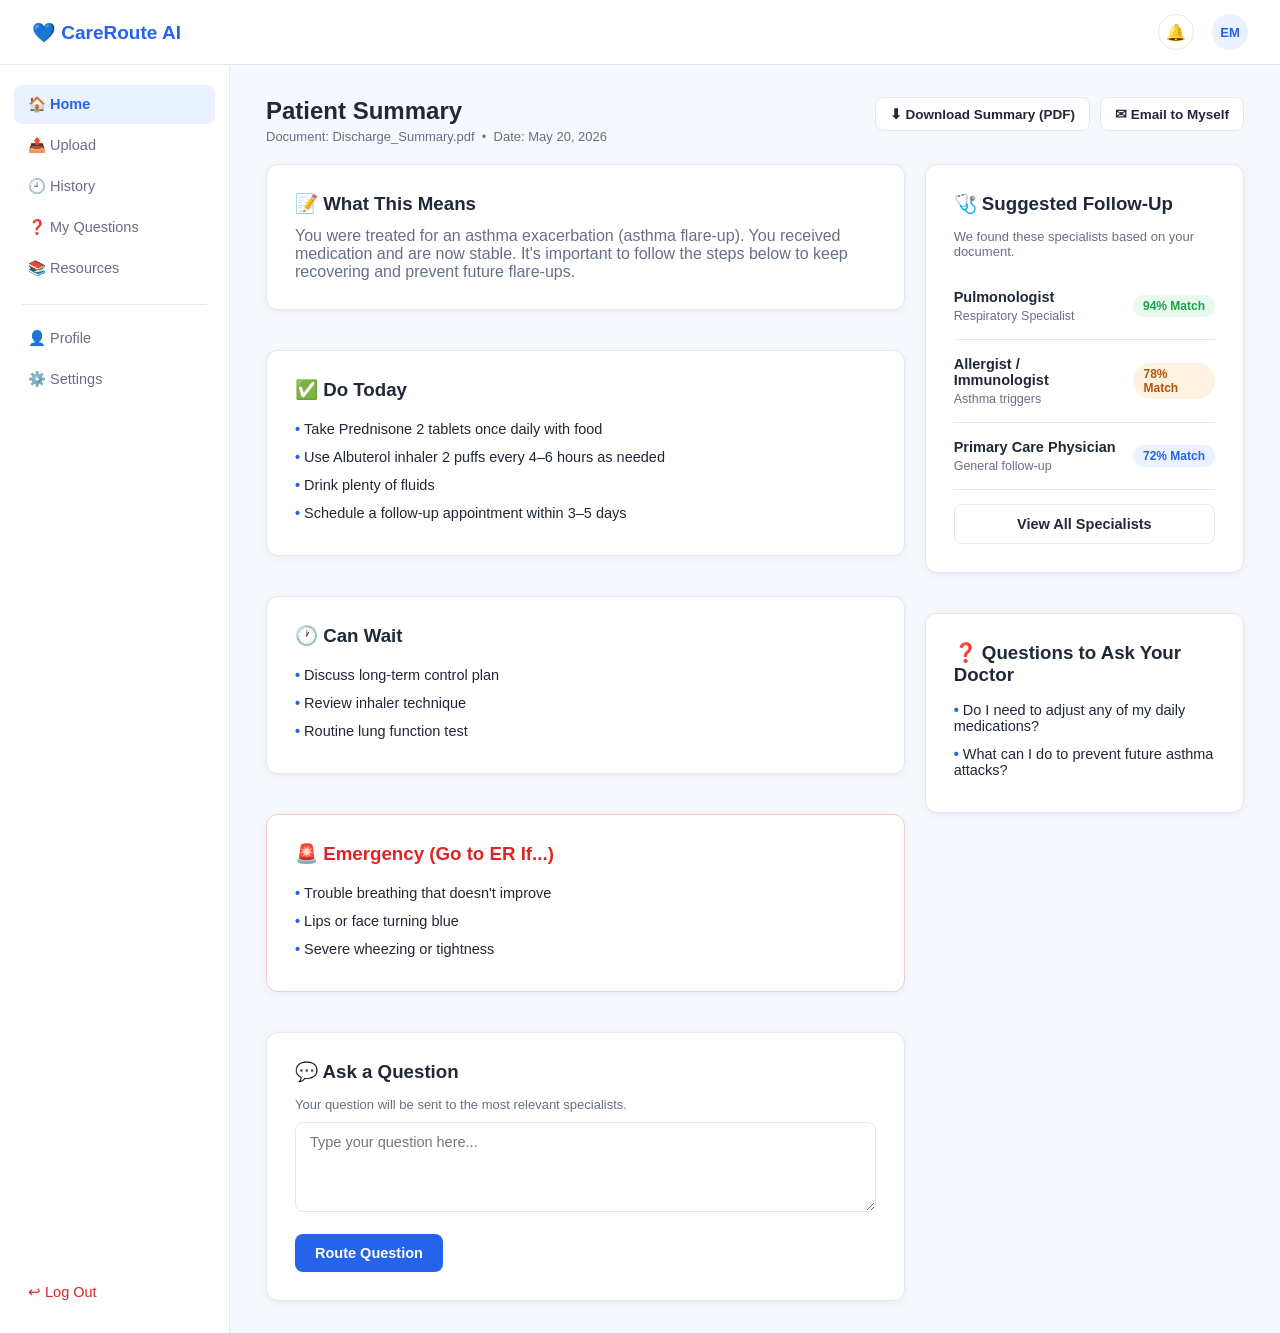
==== Frontend/dashboard.html @ b42fa7fe "Upload frontend & stuff" ====
<!DOCTYPE html>
<html lang="en">
<head>
<meta charset="UTF-8">
<meta name="viewport" content="width=device-width, initial-scale=1.0">
<title>Your Summary — CareRoute AI</title>
<link rel="stylesheet" href="styles.css">
</head>
<body>

<header class="topbar">
  <a href="dashboard.html" class="logo">💙 CareRoute AI</a>
  <div class="topbar-right">
    <div class="icon-btn">🔔</div>
    <div class="avatar">EM</div>
  </div>
</header>

<div class="app-shell">

  <aside class="sidebar">
    <a href="dashboard.html" class="active">🏠 Home</a>
    <a href="upload.html">📤 Upload</a>
    <a href="history.html">🕘 History</a>
    <a href="my-questions.html">❓ My Questions</a>
    <a href="resources.html">📚 Resources</a>
    <div class="sidebar-divider"></div>
    <a href="profile.html">👤 Profile</a>
    <a href="settings.html">⚙️ Settings</a>
    <a href="index.html" class="logout">↩ Log Out</a>
  </aside>

  <main class="main-content">

    <div style="display:flex; justify-content:space-between; align-items:flex-start; margin-bottom:20px;">
      <div>
        <h1 class="page-title">Patient Summary</h1>
        <p class="muted small">Document: Discharge_Summary.pdf &nbsp;•&nbsp; Date: May 20, 2026</p>
      </div>
      <div style="display:flex; gap:10px;">
        <button class="btn btn-secondary btn-sm">⬇ Download Summary (PDF)</button>
        <button class="btn btn-secondary btn-sm">✉ Email to Myself</button>
      </div>
    </div>

    <div class="grid-2">

      <!-- Left column -->
      <div class="stack">

        <div class="card">
          <h3 style="margin-bottom:12px;">📝 What This Means</h3>
          <p class="muted">
            You were treated for an asthma exacerbation (asthma flare-up). You received
            medication and are now stable. It's important to follow the steps below to
            keep recovering and prevent future flare-ups.
          </p>
        </div>

        <div class="card">
          <h3 style="margin-bottom:14px;">✅ Do Today</h3>
          <ul class="plain">
            <li>Take Prednisone 2 tablets once daily with food</li>
            <li>Use Albuterol inhaler 2 puffs every 4–6 hours as needed</li>
            <li>Drink plenty of fluids</li>
            <li>Schedule a follow-up appointment within 3–5 days</li>
          </ul>
        </div>

        <div class="card">
          <h3 style="margin-bottom:14px;">🕐 Can Wait</h3>
          <ul class="plain">
            <li>Discuss long-term control plan</li>
            <li>Review inhaler technique</li>
            <li>Routine lung function test</li>
          </ul>
        </div>

        <div class="card" style="border-color:#f3c9c9;">
          <h3 style="margin-bottom:14px; color:var(--red);">🚨 Emergency (Go to ER If...)</h3>
          <ul class="plain">
            <li>Trouble breathing that doesn't improve</li>
            <li>Lips or face turning blue</li>
            <li>Severe wheezing or tightness</li>
          </ul>
        </div>

        <div class="card">
          <h3 style="margin-bottom:14px;">💬 Ask a Question</h3>
          <p class="muted small" style="margin-bottom:10px;">Your question will be sent to the most relevant specialists.</p>
          <!-- Wire this to a future "ask a question" / route-question endpoint -->
          <form action="my-questions.html" method="GET">
            <div class="form-group">
              <textarea name="question" placeholder="Type your question here..." required></textarea>
            </div>
            <button type="submit" class="btn btn-primary">Route Question</button>
          </form>
        </div>

      </div>

      <!-- Right column -->
      <div class="stack">

        <div class="card">
          <h3 style="margin-bottom:14px;">🩺 Suggested Follow-Up</h3>
          <p class="muted small" style="margin-bottom:14px;">We found these specialists based on your document.</p>

          <div class="list-row">
            <div>
              <div class="title">Pulmonologist</div>
              <div class="meta">Respiratory Specialist</div>
            </div>
            <span class="badge badge-success">94% Match</span>
          </div>
          <div class="list-row">
            <div>
              <div class="title">Allergist / Immunologist</div>
              <div class="meta">Asthma triggers</div>
            </div>
            <span class="badge badge-medium">78% Match</span>
          </div>
          <div class="list-row">
            <div>
              <div class="title">Primary Care Physician</div>
              <div class="meta">General follow-up</div>
            </div>
            <span class="badge badge-low">72% Match</span>
          </div>

          <button class="btn btn-secondary btn-block" style="margin-top:14px;">View All Specialists</button>
        </div>

        <div class="card">
          <h3 style="margin-bottom:10px;">❓ Questions to Ask Your Doctor</h3>
          <ul class="plain">
            <li>Do I need to adjust any of my daily medications?</li>
            <li>What can I do to prevent future asthma attacks?</li>
          </ul>
        </div>

      </div>
    </div>

  </main>
</div>

</body>
</html>
---- Frontend/styles.css ----
/* ============================================
   CareRoute AI — Shared Stylesheet
   Used by every page. Keep this file linked
   the same way on every page: <link rel="stylesheet" href="styles.css">
   ============================================ */

:root{
  --blue:#2563eb;
  --blue-dark:#1d4ed8;
  --blue-light:#eaf1ff;
  --bg:#f5f8fc;
  --white:#ffffff;
  --border:#e3e8f0;
  --text:#1f2937;
  --text-muted:#667085;
  --green:#16a34a;
  --green-light:#e9f9ee;
  --amber:#b45309;
  --amber-light:#fef3e0;
  --red:#dc2626;
  --red-light:#fdecec;
  --radius:12px;
  --radius-sm:8px;
  --shadow:0 2px 10px rgba(16,24,40,0.05);
  --shadow-md:0 4px 15px rgba(16,24,40,0.08);
}

*{
  margin:0;
  padding:0;
  box-sizing:border-box;
  font-family:'Segoe UI', Arial, sans-serif;
}

body{
  background:var(--bg);
  color:var(--text);
}

a{ color:inherit; }

/* ---------- Top header (used on every page) ---------- */

.topbar{
  display:flex;
  justify-content:space-between;
  align-items:center;
  padding:14px 32px;
  background:var(--white);
  border-bottom:1px solid var(--border);
  position:sticky;
  top:0;
  z-index:20;
}

.topbar .logo{
  display:flex;
  align-items:center;
  gap:8px;
  font-size:19px;
  font-weight:700;
  color:var(--blue);
  text-decoration:none;
}

.topbar .logo svg{ flex-shrink:0; }

.topbar-steps{
  display:flex;
  align-items:center;
  gap:8px;
  font-size:13px;
  color:var(--text-muted);
}

.topbar-steps .step{
  display:flex;
  align-items:center;
  gap:6px;
}

.topbar-steps .step.active{ color:var(--blue); font-weight:600; }
.topbar-steps .step.done{ color:var(--green); font-weight:600; }
.topbar-steps .sep{ color:var(--border); }

.topbar-right{
  display:flex;
  align-items:center;
  gap:18px;
}

.icon-btn{
  width:36px;
  height:36px;
  border-radius:50%;
  border:1px solid var(--border);
  background:var(--white);
  display:flex;
  align-items:center;
  justify-content:center;
  cursor:pointer;
  color:var(--text-muted);
}

.avatar{
  width:36px;
  height:36px;
  border-radius:50%;
  background:var(--blue-light);
  color:var(--blue);
  display:flex;
  align-items:center;
  justify-content:center;
  font-weight:700;
  font-size:13px;
}

/* public nav (logged-out landing page) */
nav.public-nav{
  display:flex;
  gap:25px;
  align-items:center;
}
nav.public-nav a{
  text-decoration:none;
  color:var(--text);
  font-size:15px;
}
nav.public-nav a:hover{ color:var(--blue); }

/* ---------- App shell: sidebar + content ---------- */

.app-shell{
  display:flex;
  min-height:calc(100vh - 65px);
}

.sidebar{
  width:230px;
  background:var(--white);
  border-right:1px solid var(--border);
  padding:20px 14px;
  display:flex;
  flex-direction:column;
  flex-shrink:0;
}

.sidebar a{
  display:flex;
  align-items:center;
  gap:12px;
  padding:11px 14px;
  border-radius:var(--radius-sm);
  color:var(--text-muted);
  text-decoration:none;
  font-size:14.5px;
  margin-bottom:2px;
}

.sidebar a:hover{ background:var(--bg); color:var(--text); }

.sidebar a.active{
  background:var(--blue-light);
  color:var(--blue);
  font-weight:600;
}

.sidebar a.badge-link{ justify-content:space-between; }

.sidebar .count{
  background:var(--blue);
  color:var(--white);
  font-size:11px;
  font-weight:700;
  border-radius:10px;
  padding:2px 7px;
}

.sidebar .sidebar-divider{
  height:1px;
  background:var(--border);
  margin:14px 8px;
}

.sidebar .logout{
  margin-top:auto;
  color:var(--red);
}

.main-content{
  flex:1;
  padding:32px 36px;
  max-width:1180px;
}

/* ---------- Buttons ---------- */

.btn{
  display:inline-flex;
  align-items:center;
  justify-content:center;
  gap:8px;
  border:none;
  border-radius:var(--radius-sm);
  padding:11px 20px;
  font-size:14.5px;
  font-weight:600;
  cursor:pointer;
  text-decoration:none;
}

.btn-primary{ background:var(--blue); color:var(--white); }
.btn-primary:hover{ background:var(--blue-dark); }

.btn-secondary{
  background:var(--white);
  border:1px solid var(--border);
  color:var(--text);
}
.btn-secondary:hover{ border-color:var(--blue); color:var(--blue); }

.btn-block{ width:100%; }
.btn-sm{ padding:8px 14px; font-size:13.5px; }

.btn-danger{ background:var(--white); border:1px solid var(--red); color:var(--red); }

/* ---------- Cards / sections ---------- */

.card{
  background:var(--white);
  border-radius:var(--radius);
  padding:28px;
  box-shadow:var(--shadow);
  border:1px solid var(--border);
}

.card + .card{ margin-top:20px; }

.page-title{ font-size:24px; font-weight:700; margin-bottom:4px; }
.page-subtitle{ color:var(--text-muted); font-size:14.5px; margin-bottom:24px; }

/* ---------- Forms ---------- */

.form-group{ margin-bottom:18px; }

.form-group label{
  display:block;
  font-size:13.5px;
  font-weight:600;
  margin-bottom:6px;
  color:var(--text);
}

.form-group .hint{
  font-size:12.5px;
  color:var(--text-muted);
  margin-top:5px;
}

input[type="text"],
input[type="email"],
input[type="password"],
input[type="tel"],
select,
textarea{
  width:100%;
  padding:11px 14px;
  border:1px solid var(--border);
  border-radius:var(--radius-sm);
  font-size:14.5px;
  background:var(--white);
  color:var(--text);
}

input:focus, select:focus, textarea:focus{
  outline:none;
  border-color:var(--blue);
  box-shadow:0 0 0 3px var(--blue-light);
}

textarea{ resize:vertical; min-height:90px; }

.form-row{
  display:flex;
  gap:16px;
}
.form-row .form-group{ flex:1; }

.error-text{
  color:var(--red);
  font-size:12.5px;
  margin-top:5px;
  display:none;
}

.form-group.has-error input{ border-color:var(--red); }
.form-group.has-error .error-text{ display:block; }

/* ---------- File upload box ---------- */

.upload-box{
  border:2.5px dashed var(--blue);
  border-radius:var(--radius);
  padding:50px 30px;
  text-align:center;
  background:var(--blue-light);
  cursor:pointer;
}

.upload-box .upload-icon{ font-size:46px; margin-bottom:12px; }
.upload-box h3{ font-size:17px; margin-bottom:6px; }
.upload-box p{ color:var(--text-muted); font-size:13.5px; margin-bottom:16px; }

.upload-box.small{
  padding:24px;
}

.file-chip{
  display:inline-flex;
  align-items:center;
  gap:8px;
  background:var(--white);
  border:1px solid var(--border);
  border-radius:var(--radius-sm);
  padding:8px 12px;
  font-size:13.5px;
  margin-top:12px;
}

.file-chip .remove{ color:var(--red); cursor:pointer; font-weight:700; }

/* ---------- Badges / pills ---------- */

.badge{
  display:inline-flex;
  align-items:center;
  gap:5px;
  font-size:12px;
  font-weight:700;
  padding:4px 10px;
  border-radius:20px;
}

.badge-high{ background:var(--red-light); color:var(--red); }
.badge-medium{ background:var(--amber-light); color:var(--amber); }
.badge-low{ background:var(--blue-light); color:var(--blue); }
.badge-success{ background:var(--green-light); color:var(--green); }
.badge-neutral{ background:var(--bg); color:var(--text-muted); border:1px solid var(--border); }

/* ---------- Notice / callout boxes ---------- */

.notice{
  border-radius:var(--radius-sm);
  padding:14px 16px;
  font-size:13.5px;
  display:flex;
  gap:10px;
  align-items:flex-start;
}

.notice-info{ background:var(--blue-light); color:var(--blue-dark); }
.notice-warning{ background:var(--amber-light); color:var(--amber); }
.notice-danger{ background:var(--red-light); color:var(--red); }
.notice-success{ background:var(--green-light); color:var(--green); }

/* ---------- Progress / steps ---------- */

.progress-track{
  height:8px;
  background:var(--border);
  border-radius:10px;
  overflow:hidden;
  margin:18px 0 6px;
}
.progress-fill{
  height:100%;
  background:var(--blue);
  border-radius:10px;
}

.checklist-item{
  display:flex;
  align-items:center;
  gap:12px;
  padding:12px 0;
  border-bottom:1px solid var(--border);
  font-size:14.5px;
}
.checklist-item:last-child{ border-bottom:none; }

.checklist-item .icon{
  width:22px;
  height:22px;
  border-radius:50%;
  display:flex;
  align-items:center;
  justify-content:center;
  font-size:12px;
  flex-shrink:0;
  border:2px solid var(--border);
  color:transparent;
}
.checklist-item.done .icon{
  background:var(--green);
  border-color:var(--green);
  color:var(--white);
}
.checklist-item.active .icon{
  border-color:var(--blue);
}
.checklist-item.done span.label{ color:var(--text); }
.checklist-item:not(.done) span.label{ color:var(--text-muted); }

/* ---------- Grid layouts ---------- */

.grid-2{ display:grid; grid-template-columns:2fr 1fr; gap:20px; align-items:start; }
.grid-3{ display:grid; grid-template-columns:repeat(3,1fr); gap:20px; }
.stack{ display:flex; flex-direction:column; gap:20px; }

@media (max-width:900px){
  .grid-2{ grid-template-columns:1fr; }
  .grid-3{ grid-template-columns:1fr; }
}

/* ---------- List rows (history, queue items) ---------- */

.list-row{
  display:flex;
  justify-content:space-between;
  align-items:center;
  padding:16px 0;
  border-bottom:1px solid var(--border);
  gap:16px;
}
.list-row:last-child{ border-bottom:none; }

.list-row .meta{ font-size:12.5px; color:var(--text-muted); margin-top:4px; }
.list-row .title{ font-weight:600; font-size:14.5px; }

/* ---------- Misc text helpers ---------- */

.muted{ color:var(--text-muted); }
.small{ font-size:13px; }
ul.plain{ list-style:none; }
ul.plain li{ padding:6px 0; font-size:14.5px; }
ul.plain li::before{ content:"• "; color:var(--blue); font-weight:700; }

/* ---------- Auth pages (signup/login) ---------- */

.auth-wrap{
  max-width:480px;
  margin:50px auto;
  padding:0 20px;
}

.auth-wrap .card{ padding:36px; }

.auth-switch{
  text-align:center;
  margin-top:18px;
  font-size:13.5px;
  color:var(--text-muted);
}
.auth-switch a{ color:var(--blue); font-weight:600; text-decoration:none; }

.role-toggle{
  display:flex;
  border:1px solid var(--border);
  border-radius:var(--radius-sm);
  overflow:hidden;
  margin-bottom:24px;
}
.role-toggle a{
  flex:1;
  text-align:center;
  padding:11px;
  font-size:14px;
  font-weight:600;
  color:var(--text-muted);
  text-decoration:none;
}
.role-toggle a.active{ background:var(--blue); color:var(--white); }

/* ---------- Empty states ---------- */

.empty-state{
  text-align:center;
  padding:50px 20px;
  color:var(--text-muted);
}
.empty-state .icon{ font-size:42px; margin-bottom:10px; }
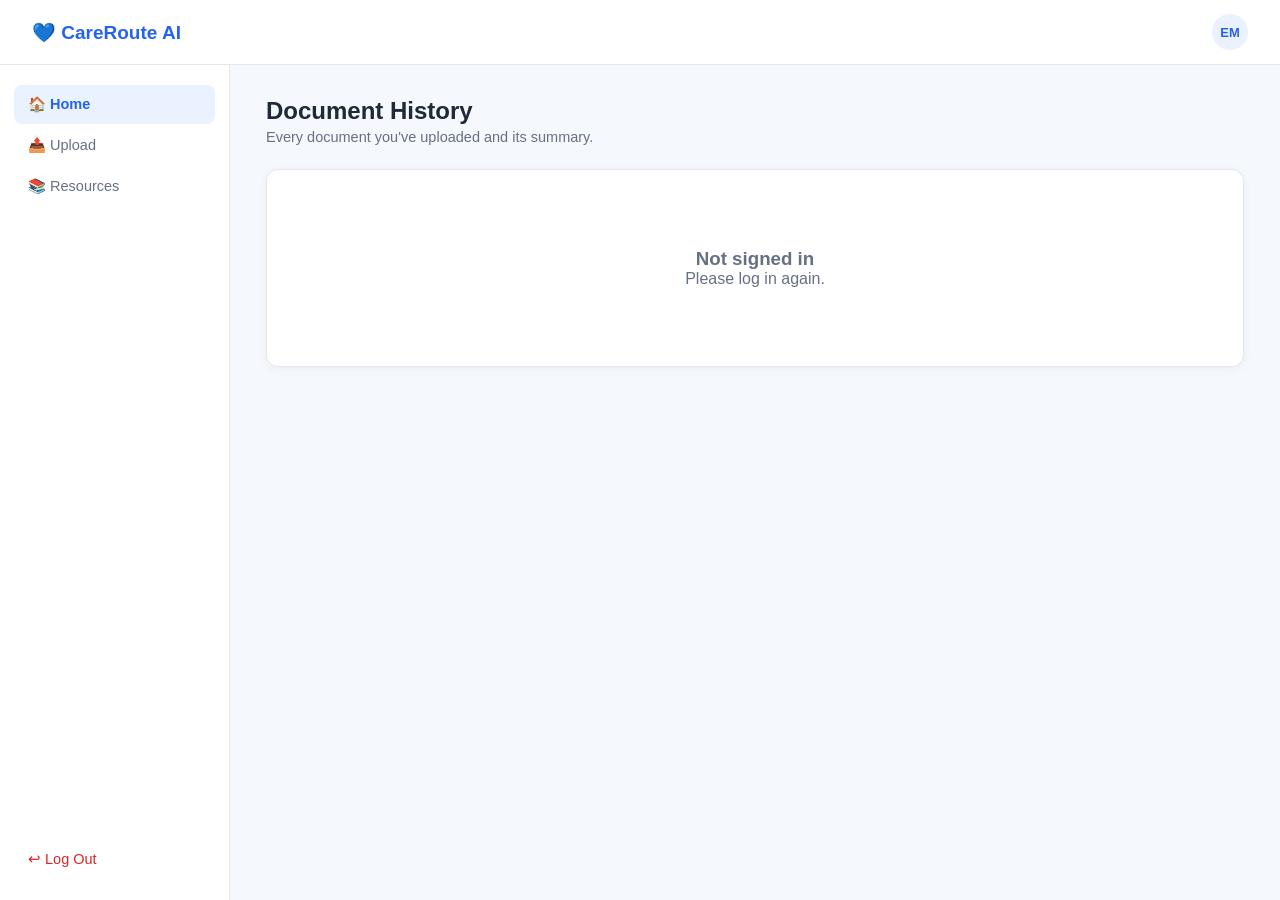
==== commit dcc65a8e: "Finished integration and neatening!" ====
--- a/Frontend/dashboard.html
+++ b/Frontend/dashboard.html
@@ -3,147 +3,313 @@
 <head>
 <meta charset="UTF-8">
 <meta name="viewport" content="width=device-width, initial-scale=1.0">
-<title>Your Summary — CareRoute AI</title>
+<title>History — CareRoute AI</title>
 <link rel="stylesheet" href="styles.css">
+
+<style>
+/* ===== FULLSCREEN MODAL ===== */
+.modal {
+  position: fixed;
+  inset: 0;
+  background: rgba(0,0,0,0.6);
+  z-index: 9999;
+}
+
+/* ===== SPLIT LAYOUT ===== */
+.split-container {
+  width: 95vw;
+  height: 92vh;
+  margin: 3vh auto;
+  background: white;
+  border-radius: 12px;
+  display: flex;
+  overflow: hidden;
+}
+
+/* LEFT PANEL */
+.left-panel {
+  width: 30%;
+  padding: 20px;
+  border-right: 1px solid #ddd;
+  overflow-y: auto;
+}
+
+/* RIGHT PANEL */
+.right-panel {
+  width: 70%;
+  display: flex;
+  flex-direction: column;
+}
+
+/* TOP BAR */
+.top-bar {
+  display: flex;
+  justify-content: space-between;
+  padding: 10px 15px;
+  border-bottom: 1px solid #ddd;
+}
+
+/* DOCUMENT VIEW */
+#modalViewer {
+  flex: 1;
+  width: 100%;
+  border: none;
+}
+
+/* CAPTION */
+.caption-box {
+  white-space: pre-wrap;
+  line-height: 1.5;
+  margin-top: 10px;
+}
+
+/* ===== USER DROPDOWN ===== */
+.user-menu {
+  position: relative;
+  display: inline-block;
+}
+
+.dropdown {
+  position: absolute;
+  right: 0;
+  top: 45px;
+  background: white;
+  border: 1px solid #ddd;
+  border-radius: 8px;
+  width: 160px;
+  box-shadow: 0 4px 10px rgba(0,0,0,0.1);
+  overflow: hidden;
+  z-index: 1000;
+}
+
+.dropdown a {
+  display: block;
+  padding: 10px;
+  text-decoration: none;
+  color: black;
+  font-size: 14px;
+}
+
+.dropdown a:hover {
+  background: #f2f2f2;
+}
+
+.hidden {
+  display: none;
+}
+</style>
+
 </head>
 <body>
 
 <header class="topbar">
   <a href="dashboard.html" class="logo">💙 CareRoute AI</a>
+
   <div class="topbar-right">
-    <div class="icon-btn">🔔</div>
-    <div class="avatar">EM</div>
+
+    <div class="user-menu">
+      <div class="avatar" id="signedInAvatar" onclick="toggleUserMenu()">EM</div>
+
+      <div id="userDropdown" class="dropdown hidden">
+        <a href="index.html" class="logout">↩ Log Out</a>
+      </div>
+    </div>
   </div>
 </header>
 
 <div class="app-shell">
-
   <aside class="sidebar">
     <a href="dashboard.html" class="active">🏠 Home</a>
     <a href="upload.html">📤 Upload</a>
-    <a href="history.html">🕘 History</a>
-    <a href="my-questions.html">❓ My Questions</a>
     <a href="resources.html">📚 Resources</a>
-    <div class="sidebar-divider"></div>
-    <a href="profile.html">👤 Profile</a>
-    <a href="settings.html">⚙️ Settings</a>
     <a href="index.html" class="logout">↩ Log Out</a>
   </aside>
-
   <main class="main-content">
-
-    <div style="display:flex; justify-content:space-between; align-items:flex-start; margin-bottom:20px;">
-      <div>
-        <h1 class="page-title">Patient Summary</h1>
-        <p class="muted small">Document: Discharge_Summary.pdf &nbsp;•&nbsp; Date: May 20, 2026</p>
-      </div>
-      <div style="display:flex; gap:10px;">
-        <button class="btn btn-secondary btn-sm">⬇ Download Summary (PDF)</button>
-        <button class="btn btn-secondary btn-sm">✉ Email to Myself</button>
-      </div>
-    </div>
-
-    <div class="grid-2">
-
-      <!-- Left column -->
-      <div class="stack">
-
-        <div class="card">
-          <h3 style="margin-bottom:12px;">📝 What This Means</h3>
-          <p class="muted">
-            You were treated for an asthma exacerbation (asthma flare-up). You received
-            medication and are now stable. It's important to follow the steps below to
-            keep recovering and prevent future flare-ups.
-          </p>
-        </div>
-
-        <div class="card">
-          <h3 style="margin-bottom:14px;">✅ Do Today</h3>
-          <ul class="plain">
-            <li>Take Prednisone 2 tablets once daily with food</li>
-            <li>Use Albuterol inhaler 2 puffs every 4–6 hours as needed</li>
-            <li>Drink plenty of fluids</li>
-            <li>Schedule a follow-up appointment within 3–5 days</li>
-          </ul>
-        </div>
-
-        <div class="card">
-          <h3 style="margin-bottom:14px;">🕐 Can Wait</h3>
-          <ul class="plain">
-            <li>Discuss long-term control plan</li>
-            <li>Review inhaler technique</li>
-            <li>Routine lung function test</li>
-          </ul>
-        </div>
-
-        <div class="card" style="border-color:#f3c9c9;">
-          <h3 style="margin-bottom:14px; color:var(--red);">🚨 Emergency (Go to ER If...)</h3>
-          <ul class="plain">
-            <li>Trouble breathing that doesn't improve</li>
-            <li>Lips or face turning blue</li>
-            <li>Severe wheezing or tightness</li>
-          </ul>
-        </div>
-
-        <div class="card">
-          <h3 style="margin-bottom:14px;">💬 Ask a Question</h3>
-          <p class="muted small" style="margin-bottom:10px;">Your question will be sent to the most relevant specialists.</p>
-          <!-- Wire this to a future "ask a question" / route-question endpoint -->
-          <form action="my-questions.html" method="GET">
-            <div class="form-group">
-              <textarea name="question" placeholder="Type your question here..." required></textarea>
-            </div>
-            <button type="submit" class="btn btn-primary">Route Question</button>
-          </form>
-        </div>
-
-      </div>
-
-      <!-- Right column -->
-      <div class="stack">
-
-        <div class="card">
-          <h3 style="margin-bottom:14px;">🩺 Suggested Follow-Up</h3>
-          <p class="muted small" style="margin-bottom:14px;">We found these specialists based on your document.</p>
-
-          <div class="list-row">
-            <div>
-              <div class="title">Pulmonologist</div>
-              <div class="meta">Respiratory Specialist</div>
-            </div>
-            <span class="badge badge-success">94% Match</span>
-          </div>
-          <div class="list-row">
-            <div>
-              <div class="title">Allergist / Immunologist</div>
-              <div class="meta">Asthma triggers</div>
-            </div>
-            <span class="badge badge-medium">78% Match</span>
-          </div>
-          <div class="list-row">
-            <div>
-              <div class="title">Primary Care Physician</div>
-              <div class="meta">General follow-up</div>
-            </div>
-            <span class="badge badge-low">72% Match</span>
-          </div>
-
-          <button class="btn btn-secondary btn-block" style="margin-top:14px;">View All Specialists</button>
-        </div>
-
-        <div class="card">
-          <h3 style="margin-bottom:10px;">❓ Questions to Ask Your Doctor</h3>
-          <ul class="plain">
-            <li>Do I need to adjust any of my daily medications?</li>
-            <li>What can I do to prevent future asthma attacks?</li>
-          </ul>
-        </div>
-
-      </div>
+    <h1 class="page-title">Document History</h1>
+    <p class="page-subtitle">Every document you've uploaded and its summary.</p>
+
+    <div class="card" id="historyContainer">
+      <div class="loading">Loading documents...</div>
     </div>
 
   </main>
 </div>
 
+<!-- FULLSCREEN VIEWER -->
+<div id="docModal" class="modal" style="display:none;">
+  <div class="split-container">
+
+    <!-- LEFT -->
+    <div class="left-panel">
+      <h2>Document Details</h2>
+      <div id="modalCaption" class="caption-box"></div>
+    </div>
+
+    <!-- RIGHT -->
+    <div class="right-panel">
+
+      <div class="top-bar">
+        <h3>Preview</h3>
+        <button onclick="closeModal()" class="btn btn-secondary btn-sm">
+          Close
+        </button>
+      </div>
+
+      <iframe id="modalViewer"></iframe>
+
+    </div>
+
+  </div>
+</div>
+
+<script src="auth-state.js"></script>
+
+<script>
+const API_BASE = "http://127.0.0.1:5000";
+
+/* ===== USER HEADER ===== */
+function updateSignedInUser() {
+    const username = CareRouteAuth.getSignedInUsername();
+    const avatar = document.getElementById("signedInAvatar");
+
+    if (!username || !avatar) return;
+
+    avatar.textContent = username;
+    avatar.title = username;
+}
+
+/* ===== USER DROPDOWN ===== */
+function toggleUserMenu() {
+    document.getElementById("userDropdown").classList.toggle("hidden");
+}
+
+window.addEventListener("click", function (e) {
+    const menu = document.getElementById("userDropdown");
+    const avatar = document.getElementById("signedInAvatar");
+
+    if (!menu.contains(e.target) && e.target !== avatar) {
+        menu.classList.add("hidden");
+    }
+});
+
+/* ===== OPEN DOCUMENT VIEWER ===== */
+function openDocument(docId, caption) {
+
+    const modal = document.getElementById("docModal");
+    const viewer = document.getElementById("modalViewer");
+    const captionBox = document.getElementById("modalCaption");
+
+    captionBox.innerText = caption || "No caption available";
+
+    viewer.src = `${API_BASE}/get-file/${docId}`;
+
+    modal.style.display = "block";
+}
+
+/* ===== CLOSE MODAL ===== */
+function closeModal() {
+    document.getElementById("docModal").style.display = "none";
+    document.getElementById("modalViewer").src = "";
+}
+
+/* click outside modal closes */
+window.onclick = function(event) {
+    const modal = document.getElementById("docModal");
+    if (event.target === modal) closeModal();
+};
+
+/* ===== LOAD HISTORY ===== */
+async function loadHistory() {
+
+    const container = document.getElementById("historyContainer");
+
+    const auth = CareRouteAuth.getAuthState();
+    const username = auth.username;
+    const password = auth.password;
+
+    if (!username || !password) {
+        container.innerHTML = `
+            <div class="empty-state">
+                <h3>Not signed in</h3>
+                <p>Please log in again.</p>
+            </div>
+        `;
+        return;
+    }
+
+    try {
+
+        const params = new URLSearchParams({ username, password });
+
+        const response = await fetch(
+            `${API_BASE}/getDocumentsForUser?${params}`
+        );
+
+        if (!response.ok) {
+            throw new Error("Failed to load documents");
+        }
+
+        const documents = await response.json();
+
+        if (!documents.length) {
+            container.innerHTML = `
+                <div class="empty-state">
+                    <div class="icon">📄</div>
+                    <h3>No documents yet</h3>
+                    <p>Upload your first medical document to get started.</p>
+                </div>
+            `;
+            return;
+        }
+
+        container.innerHTML = "";
+
+        documents.forEach(doc => {
+
+            const filename = doc.document_path
+                ? doc.document_path.split(/[\\/]/).pop()
+                : `Document ${doc.id}`;
+
+            const summary = doc.summary || "No caption available";
+
+            const row = document.createElement("div");
+            row.className = "list-row";
+
+            row.innerHTML = `
+                <div>
+                    <div class="title">📄 ${filename}</div>
+                    <div class="meta">${summary}</div>
+                </div>
+
+                <div style="display:flex; gap:8px; align-items:center;">
+                    <span class="badge badge-success">Processed</span>
+
+                    <button class="btn btn-secondary btn-sm"
+                        onclick='openDocument(${doc.id}, ${JSON.stringify(summary)})'>
+                        View Full
+                    </button>
+                </div>
+            `;
+
+            container.appendChild(row);
+        });
+
+    } catch (err) {
+
+        console.error(err);
+
+        container.innerHTML = `
+            <div class="empty-state">
+                <h3>Error loading history</h3>
+                <p>${err.message}</p>
+            </div>
+        `;
+    }
+}
+
+updateSignedInUser();
+loadHistory();
+</script>
+
 </body>
-</html>
+</html>
--- a/Frontend/styles.css
+++ b/Frontend/styles.css
@@ -190,7 +190,6 @@
 .main-content{
   flex:1;
   padding:32px 36px;
-  max-width:1180px;
 }
 
 /* ---------- Buttons ---------- */
